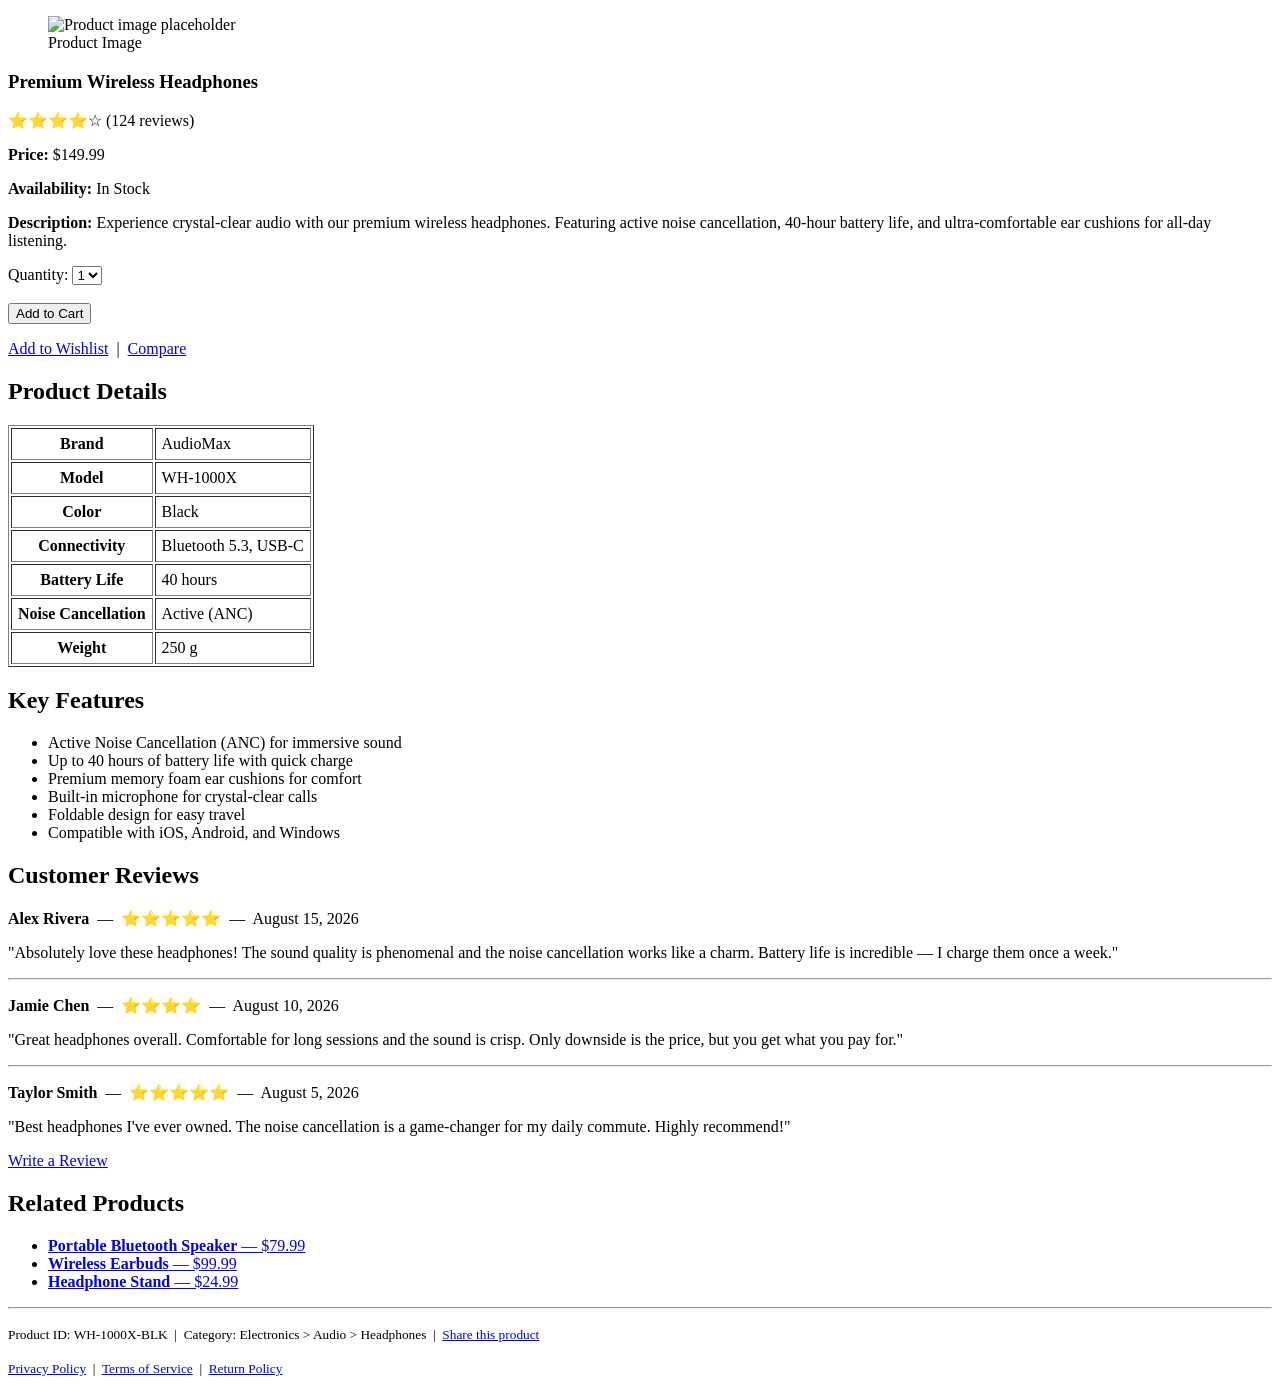
==== Product.html @ 7e7470f2 "Added product.html" ====
<!DOCTYPE html>
<html lang="en">
<head>
    <meta charset="UTF-8" />
    <meta name="viewport" content="width=device-width, initial-scale=1.0" />
    <title>Product Page</title>
</head>
<body>

    <!-- Product Page Container -->
    <article>

        <!-- Product Image -->
        <figure>
            <img
            src="https://placehold.co/600x400/eeeeee/333333?text=Product+Image"
            alt="Product image placeholder"
            width="600"
            height="400"
            />
            <figcaption>Product Image</figcaption>
        </figure>

        <!-- Product Information -->
        <section>

            <!-- Product Title -->
            <h1>Premium Wireless Headphones</h1>

            <!-- Product Rating -->
            <p>
                <span>⭐⭐⭐⭐☆</span>
                <span>(124 reviews)</span>
            </p>

            <!-- Product Price -->
            <p>
                <strong>Price:</strong>
                <span>$149.99</span>
            </p>

            <!-- Product Availability -->
            <p>
                <strong>Availability:</strong>
                <span>In Stock</span>
            </p>

            <!-- Short Description -->
            <p>
                <strong>Description:</strong>
                <span>
                    Experience crystal-clear audio with our premium wireless headphones.
                    Featuring active noise cancellation, 40-hour battery life, and
                    ultra-comfortable ear cushions for all-day listening.
                </span>
            </p>

            <!-- Add to Cart Form -->
            <form>
                <label for="quantity">Quantity:</label>
                <select id="quantity" name="quantity">
                    <option value="1">1</option>
                    <option value="2">2</option>
                    <option value="3">3</option>
                    <option value="4">4</option>
                    <option value="5">5</option>
                </select>
                <br /><br />
                <button type="submit">Add to Cart</button>
            </form>

            <!-- Additional Actions -->
            <p>
                <a href="#">Add to Wishlist</a>
                &nbsp;|&nbsp;
                <a href="#">Compare</a>
            </p>

        </section>

        <!-- Product Details / Specifications -->
        <section>

            <h2>Product Details</h2>

            <table border="1" cellpadding="6">
                <tbody>
                    <tr>
                        <th>Brand</th>
                        <td>AudioMax</td>
                    </tr>
                    <tr>
                        <th>Model</th>
                        <td>WH-1000X</td>
                    </tr>
                    <tr>
                        <th>Color</th>
                        <td>Black</td>
                    </tr>
                    <tr>
                        <th>Connectivity</th>
                        <td>Bluetooth 5.3, USB-C</td>
                    </tr>
                    <tr>
                        <th>Battery Life</th>
                        <td>40 hours</td>
                    </tr>
                    <tr>
                        <th>Noise Cancellation</th>
                        <td>Active (ANC)</td>
                    </tr>
                    <tr>
                        <th>Weight</th>
                        <td>250 g</td>
                    </tr>
                </tbody>
            </table>

        </section>

        <!-- Features / Highlights -->
        <section>

            <h2>Key Features</h2>

            <ul>
                <li>Active Noise Cancellation (ANC) for immersive sound</li>
                <li>Up to 40 hours of battery life with quick charge</li>
                <li>Premium memory foam ear cushions for comfort</li>
                <li>Built-in microphone for crystal-clear calls</li>
                <li>Foldable design for easy travel</li>
                <li>Compatible with iOS, Android, and Windows</li>
            </ul>

        </section>

        <!-- Customer Reviews -->
        <section>

            <h2>Customer Reviews</h2>

            <!-- Review 1 -->
            <article>
                <header>
                    <p>
                        <strong>Alex Rivera</strong>
                        &nbsp;—&nbsp;
                        <span>⭐⭐⭐⭐⭐</span>
                        &nbsp;—&nbsp;
                        <time datetime="2026-08-15">August 15, 2026</time>
                    </p>
                </header>
                <p>
                    "Absolutely love these headphones! The sound quality is phenomenal
                    and the noise cancellation works like a charm. Battery life is
                    incredible — I charge them once a week."
                </p>
            </article>

            <hr />

            <!-- Review 2 -->
            <article>
                <header>
                    <p>
                        <strong>Jamie Chen</strong>
                        &nbsp;—&nbsp;
                        <span>⭐⭐⭐⭐</span>
                        &nbsp;—&nbsp;
                        <time datetime="2026-08-10">August 10, 2026</time>
                    </p>
                </header>
                <p>
                    "Great headphones overall. Comfortable for long sessions and the
                    sound is crisp. Only downside is the price, but you get what you
                    pay for."
                </p>
            </article>

            <hr />

            <!-- Review 3 -->
            <article>
                <header>
                    <p>
                        <strong>Taylor Smith</strong>
                        &nbsp;—&nbsp;
                        <span>⭐⭐⭐⭐⭐</span>
                        &nbsp;—&nbsp;
                        <time datetime="2026-08-05">August 5, 2026</time>
                    </p>
                </header>
                <p>
                    "Best headphones I've ever owned. The noise cancellation is a
                    game-changer for my daily commute. Highly recommend!"
                </p>
            </article>

            <!-- Write a Review Link -->
            <p>
                <a href="#">Write a Review</a>
            </p>

        </section>

        <!-- Related Products -->
        <section>

            <h2>Related Products</h2>

            <ul>
                <li>
                    <a href="#">
                        <strong>Portable Bluetooth Speaker</strong>
                        — $79.99
                    </a>
                </li>
                <li>
                    <a href="#">
                        <strong>Wireless Earbuds</strong>
                        — $99.99
                    </a>
                </li>
                <li>
                    <a href="#">
                        <strong>Headphone Stand</strong>
                        — $24.99
                    </a>
                </li>
            </ul>

        </section>

        <!-- Footer / Additional Info -->
        <footer>

            <hr />

            <p>
                <small>
                    Product ID: WH-1000X-BLK &nbsp;|&nbsp;
                    Category: Electronics &gt; Audio &gt; Headphones &nbsp;|&nbsp;
                    <a href="#">Share this product</a>
                </small>
            </p>

            <p>
                <small>
                    <a href="#">Privacy Policy</a> &nbsp;|&nbsp;
                    <a href="#">Terms of Service</a> &nbsp;|&nbsp;
                    <a href="#">Return Policy</a>
                </small>
            </p>

        </footer>

    </article>

</body>
  </html>
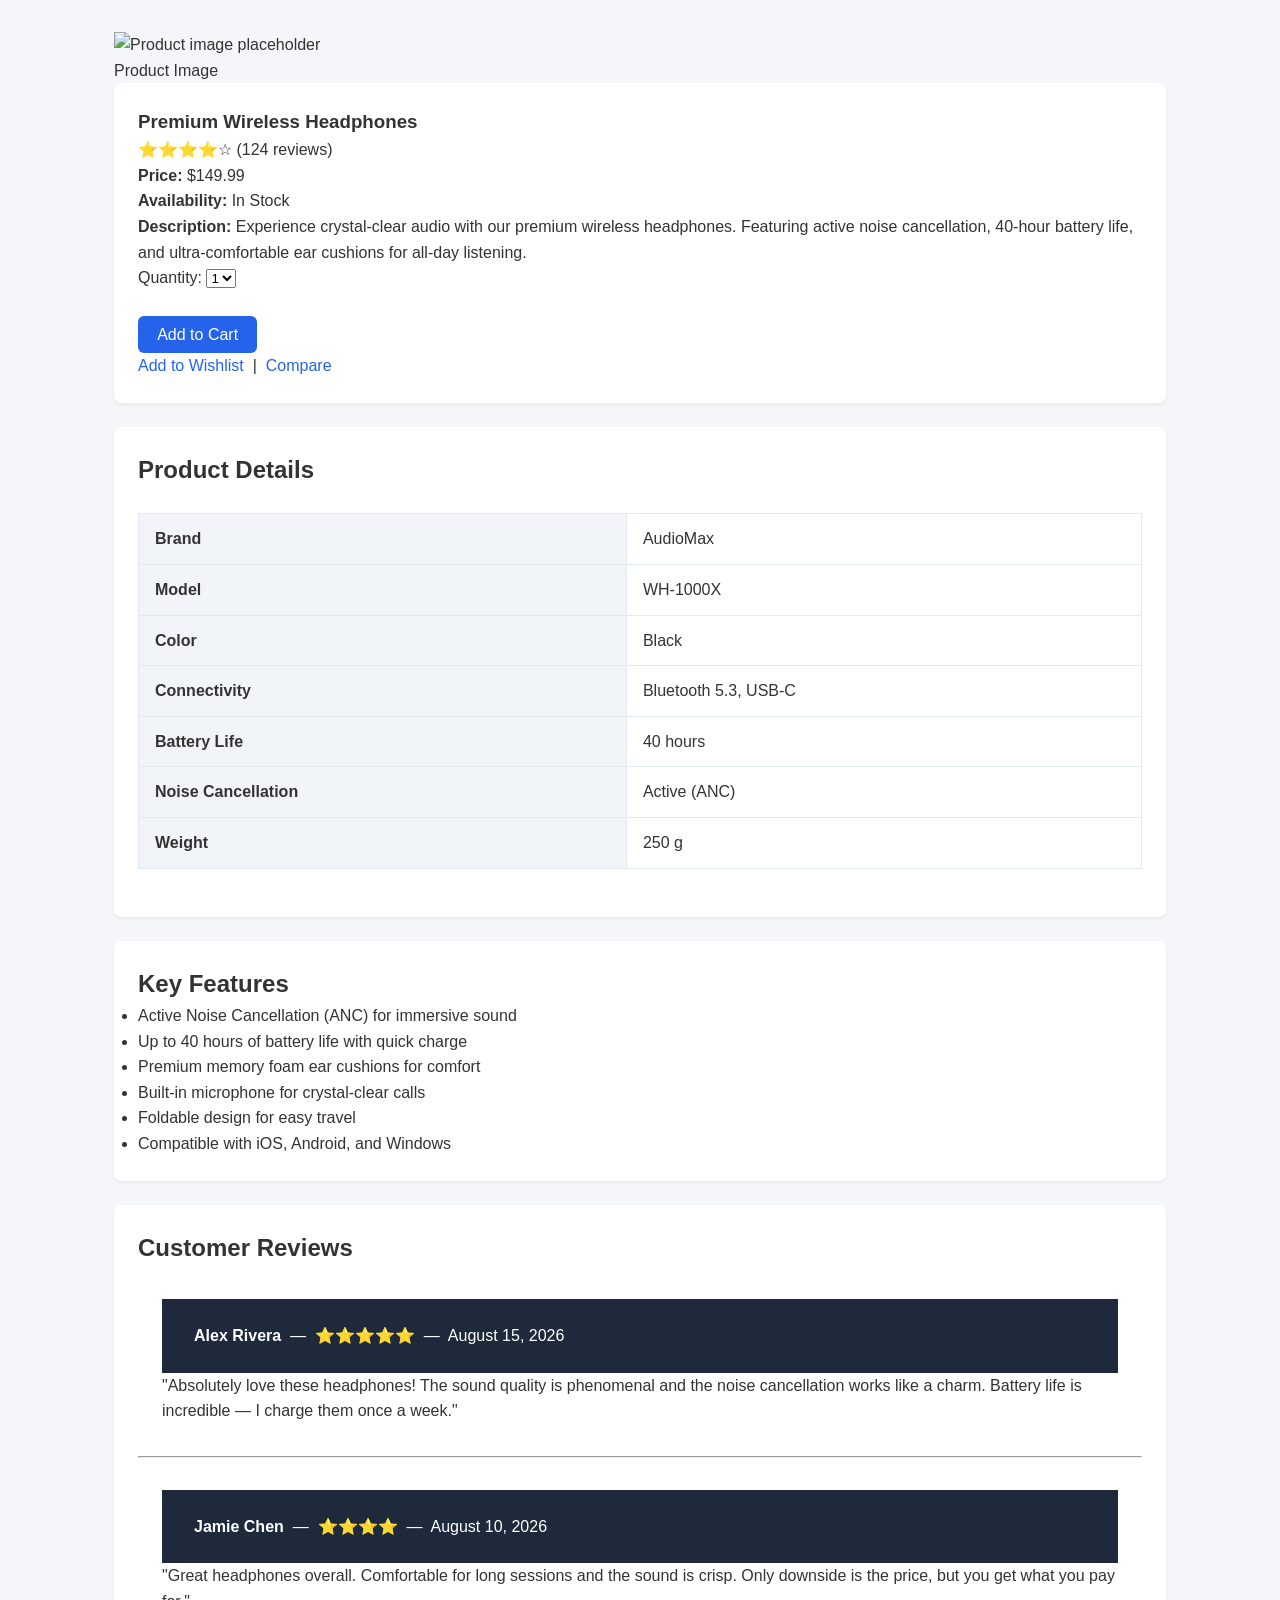
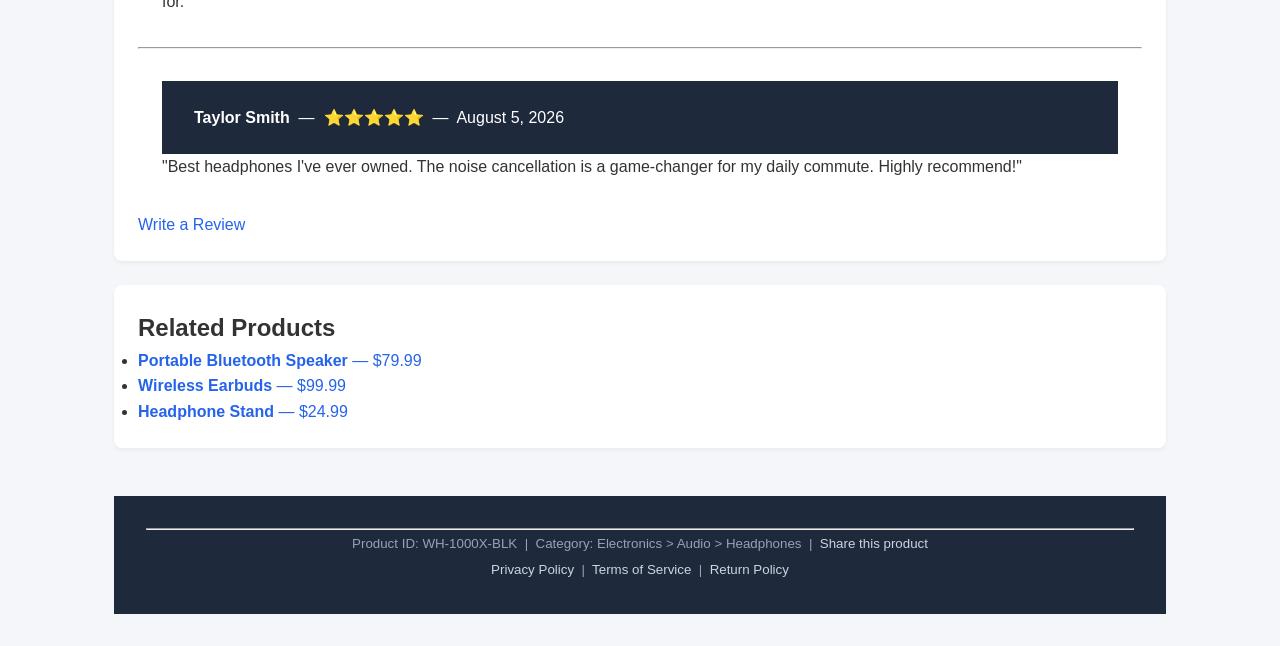
==== commit 9c25f34a: "Add responsive CSS styles and final HTML structure" ====
--- a/Product.html
+++ b/Product.html
@@ -4,6 +4,7 @@
     <meta charset="UTF-8" />
     <meta name="viewport" content="width=device-width, initial-scale=1.0" />
     <title>Product Page</title>
+    <link rel="stylesheet" href="style.css">
 </head>
 <body>
 
--- a/style.css
+++ b/style.css
@@ -0,0 +1,205 @@
+/* General Reset & Typography */
+* {
+    box-sizing: border-box;
+    margin: 0;
+    padding: 0;
+    font-family: 'Segoe UI', Tahoma, Geneva, Verdana, sans-serif;
+}
+
+body {
+    background-color: #f4f6f9;
+    color: #333;
+    line-height: 1.6;
+}
+
+a {
+    color: #2563eb;
+    text-decoration: none;
+}
+
+a:hover {
+    text-decoration: underline;
+}
+
+/* Header & Navigation */
+header {
+    background-color: #1e293b;
+    color: #fff;
+    padding: 1.5rem 2rem;
+    display: flex;
+    justify-content: space-between;
+    align-items: center;
+    flex-wrap: wrap;
+}
+
+header h1 {
+    font-size: 1.8rem;
+}
+
+nav ul {
+    list-style: none;
+    display: flex;
+    gap: 1.5rem;
+}
+
+nav ul li a {
+    color: #f8fafc;
+    font-weight: 500;
+}
+
+nav ul li a:hover {
+    color: #38bdf8;
+    text-decoration: none;
+}
+
+/* Main Content Layout */
+main, article {
+    max-width: 1100px;
+    margin: 2rem auto;
+    padding: 0 1.5rem;
+}
+
+/* Hero Section */
+.hero-section {
+    background: linear-gradient(135deg, #2563eb, #1d4ed8);
+    color: white;
+    text-align: center;
+    padding: 3rem 1.5rem;
+    border-radius: 8px;
+    margin-bottom: 2rem;
+}
+
+.hero-section h2 {
+    font-size: 2.2rem;
+    margin-bottom: 0.5rem;
+}
+
+.shop-now-btn {
+    display: inline-block;
+    margin-top: 1rem;
+    background-color: #ffffff;
+    color: #2563eb;
+    padding: 0.75rem 1.5rem;
+    border-radius: 6px;
+    font-weight: bold;
+}
+
+/* Product Grid (Home Page) */
+.featured-products h2 {
+    margin-bottom: 1.5rem;
+}
+
+.product-grid {
+    display: grid;
+    grid-template-columns: repeat(auto-fit, minmax(280px, 1fr));
+    gap: 1.5rem;
+}
+
+.product-card {
+    background: #fff;
+    border-radius: 8px;
+    padding: 1.5rem;
+    text-align: center;
+    box-shadow: 0 4px 6px -1px rgba(0,0,0,0.1);
+}
+
+.product-card img {
+    max-width: 100%;
+    height: 180px;
+    object-fit: contain;
+    margin-bottom: 1rem;
+}
+
+.product-card h3 {
+    margin-bottom: 0.5rem;
+}
+
+.product-card .price {
+    font-size: 1.25rem;
+    font-weight: bold;
+    color: #059669;
+    margin-bottom: 1rem;
+}
+
+/* Forms & Buttons */
+button {
+    background-color: #2563eb;
+    color: white;
+    border: none;
+    padding: 0.6rem 1.2rem;
+    border-radius: 6px;
+    cursor: pointer;
+    font-size: 1rem;
+}
+
+button:hover {
+    background-color: #1d4ed8;
+}
+
+.contact-section form {
+    background: #fff;
+    padding: 2rem;
+    border-radius: 8px;
+    box-shadow: 0 4px 6px -1px rgba(0,0,0,0.1);
+    max-width: 600px;
+    margin: 0 auto;
+    display: flex;
+    flex-direction: column;
+    gap: 1rem;
+}
+
+.contact-section label {
+    font-weight: 600;
+}
+
+.contact-section input, 
+.contact-section textarea {
+    width: 100%;
+    padding: 0.75rem;
+    border: 1px solid #cbd5e1;
+    border-radius: 6px;
+}
+
+.contact-section textarea {
+    min-height: 120px;
+    resize: vertical;
+}
+
+/* Tables & Single Product Page */
+table {
+    width: 100%;
+    border-collapse: collapse;
+    margin: 1.5rem 0;
+    background: #fff;
+}
+
+th, td {
+    padding: 0.75rem 1rem;
+    text-align: left;
+    border: 1px solid #e2e8f0;
+}
+
+th {
+    background-color: #f1f5f9;
+}
+
+section {
+    background: #fff;
+    padding: 1.5rem;
+    border-radius: 8px;
+    margin-bottom: 1.5rem;
+    box-shadow: 0 2px 4px rgba(0,0,0,0.05);
+}
+
+/* Footer */
+footer {
+    text-align: center;
+    padding: 2rem;
+    background-color: #1e293b;
+    color: #94a3b8;
+    margin-top: 3rem;
+}
+
+footer a {
+    color: #cbd5e1;
+}
